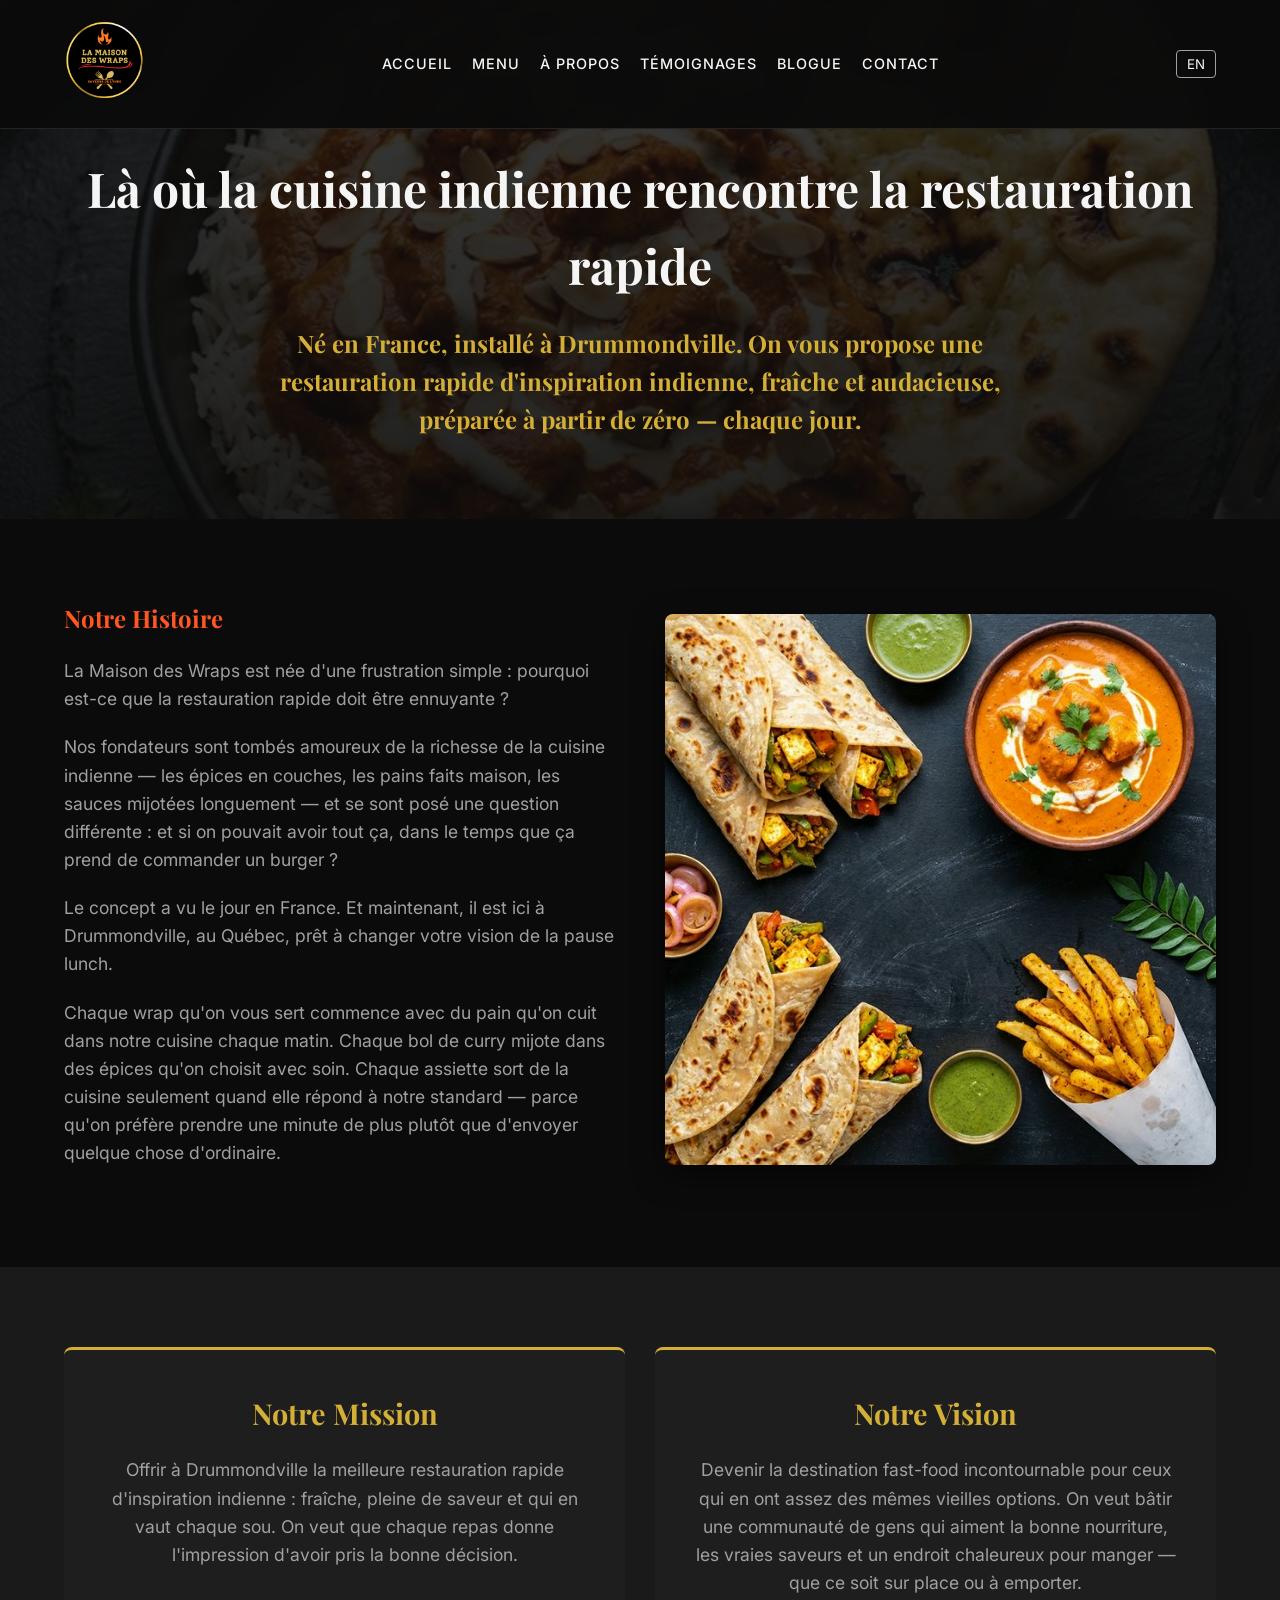
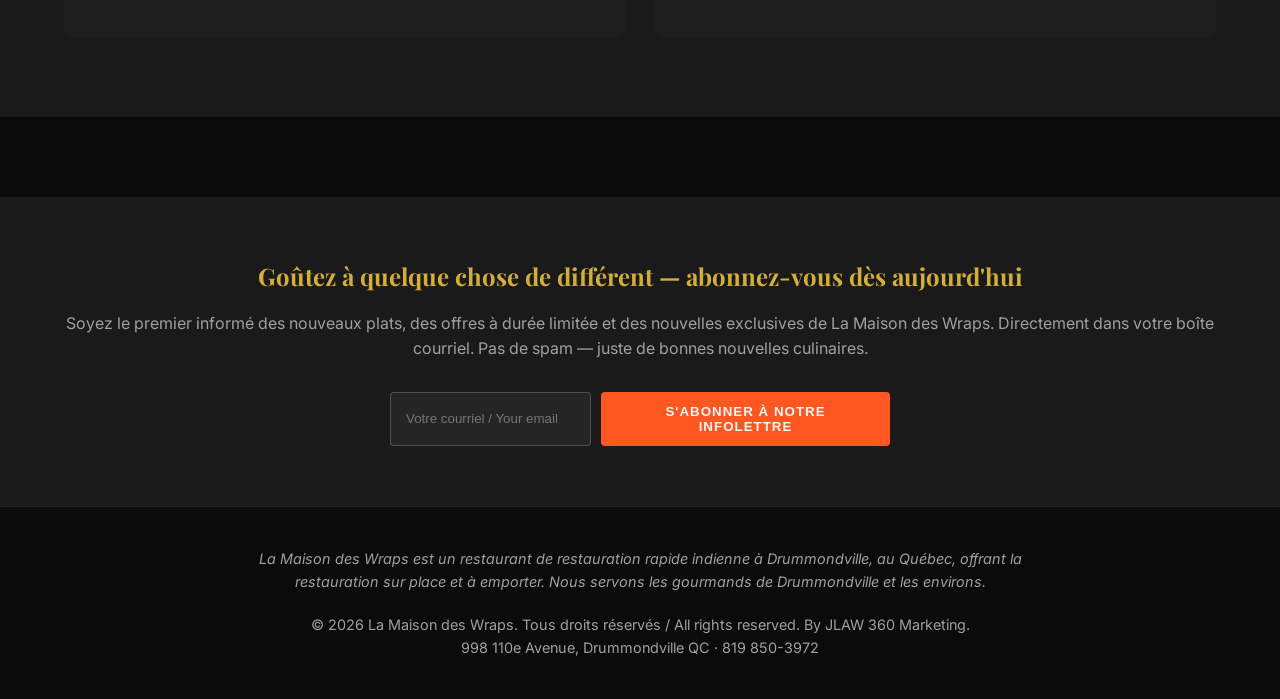
==== about.html @ cd68c883 "Initial commit for La Maison des Wraps" ====
<!DOCTYPE html>
<html lang="fr">

<head>
    <meta charset="UTF-8">
    <meta name="viewport" content="width=device-width, initial-scale=1.0">
    <!-- SEO Title -->
    <title data-en="About | La Maison des Wraps | Drummondville"
        data-fr="À propos | La Maison des Wraps | Drummondville">À propos | La Maison des Wraps | Drummondville</title>
    <!-- SEO Meta Description -->
    <meta name="description"
        data-en="Learn the story behind La Maison des Wraps — Drummondville's best Indian fast food restaurant. Freshly made, boldly flavored, always worth the trip."
        data-fr="Découvrez l'histoire de La Maison des Wraps — le meilleur restaurant de restauration rapide indienne à Drummondville. Fait frais, plein de saveurs, ouvert 6 jours sur 7."
        content="Découvrez l'histoire de La Maison des Wraps — le meilleur restaurant de restauration rapide indienne à Drummondville. Fait frais, plein de saveurs, ouvert 6 jours sur 7.">
    <!-- Local SEO Keywords -->
    <meta name="keywords"
        content="Histoire Restaurant Drummondville, About La Maison des Wraps, Indian Restaurant Drummondville, Restauration Rapide Drummondville">
    <link rel="stylesheet" href="css/style.css">
    <style>
        .about-hero {
            padding: 150px 5% 80px;
            text-align: center;
            background: linear-gradient(rgba(11, 11, 11, 0.8), rgba(11, 11, 11, 0.9)), url('assets/butter_chicken_bowl_1771891906173.png') center/cover;
        }

        .about-hero h1 {
            font-size: 3rem;
            color: var(--color-white);
            margin-bottom: 20px;
        }

        .about-hero h2 {
            font-size: 1.5rem;
            color: var(--color-accent-gold);
            max-width: 800px;
            margin: 0 auto;
        }

        .story-section {
            display: flex;
            flex-wrap: wrap;
            gap: 50px;
            padding: 80px 5%;
            align-items: center;
        }

        .story-content {
            flex: 1;
            min-width: 300px;
        }

        .story-content h2 {
            color: var(--color-accent-orange);
            margin-bottom: 20px;
        }

        .story-content p {
            margin-bottom: 20px;
            color: var(--color-gray);
            font-size: 1.1rem;
        }

        .story-image {
            flex: 1;
            min-width: 300px;
        }

        .story-image img {
            width: 100%;
            border-radius: 8px;
            box-shadow: 0 10px 30px rgba(0, 0, 0, 0.5);
        }

        .mission-vision {
            display: grid;
            grid-template-columns: repeat(auto-fit, minmax(300px, 1fr));
            gap: 30px;
            padding: 80px 5%;
            background-color: var(--color-dark-gray);
        }

        .mv-card {
            background: rgba(255, 255, 255, 0.02);
            padding: 40px;
            border-radius: 8px;
            border-top: 3px solid var(--color-accent-gold);
            text-align: center;
        }

        .mv-card h3 {
            font-size: 1.8rem;
            margin-bottom: 20px;
        }

        .mv-card p {
            color: var(--color-gray);
            font-size: 1.1rem;
        }
    </style>
</head>

<body>

    <nav>
        <a href="index.html" class="logo-link"><img src="assets/logo.png" alt="La Maison des Wraps Logo"
                class="logo-img"></a>
        <ul class="nav-links">
            <li><a href="index.html" data-en="Home" data-fr="Accueil">Accueil</a></li>
            <li><a href="menu.html" data-en="Menu" data-fr="Menu">Menu</a></li>
            <li><a href="about.html" data-en="About" data-fr="À propos">À propos</a></li>
            <li><a href="testimonials.html" data-en="Reviews" data-fr="Témoignages">Témoignages</a></li>
            <li><a href="blog.html" data-en="Blog" data-fr="Blogue">Blogue</a></li>
            <li><a href="contact.html" data-en="Contact" data-fr="Contact">Contact</a></li>
        </ul>
        <button class="lang-toggle" id="lang-toggle">EN</button>
    </nav>

    <header class="about-hero">
        <h1 data-en="Where Indian Flavor Meets Fast Food"
            data-fr="Là où la cuisine indienne rencontre la restauration rapide">Là où la cuisine indienne rencontre la
            restauration rapide</h1>
        <h2 data-en="Born in France, brought to Drummondville. We serve fresh, Indian-inspired fast food that's bold in flavor, honest in price, and made from scratch — every single day."
            data-fr="Né en France, installé à Drummondville. On vous propose une restauration rapide d'inspiration indienne, fraîche et audacieuse, préparée à partir de zéro — chaque jour.">
            Né en France, installé à Drummondville. On vous propose une restauration rapide d'inspiration indienne,
            fraîche et audacieuse, préparée à partir de zéro — chaque jour.</h2>
    </header>

    <section class="story-section">
        <div class="story-content">
            <h2 data-en="Our Story" data-fr="Notre Histoire">Notre Histoire</h2>
            <p data-en="La Maison des Wraps started with a simple frustration: why does fast food have to be boring?"
                data-fr="La Maison des Wraps est née d'une frustration simple : pourquoi est-ce que la restauration rapide doit être ennuyante ?">
                La Maison des Wraps est née d'une frustration simple : pourquoi est-ce que la restauration rapide doit
                être ennuyante ?</p>
            <p data-en="Our founders fell in love with the incredible depth of Indian cuisine — the layered spices, the fresh-baked breads, the slow-simmered sauces — and asked a different question: what if you could get all of that in the time it takes to grab a burger?"
                data-fr="Nos fondateurs sont tombés amoureux de la richesse de la cuisine indienne — les épices en couches, les pains faits maison, les sauces mijotées longuement — et se sont posé une question différente : et si on pouvait avoir tout ça, dans le temps que ça prend de commander un burger ?">
                Nos fondateurs sont tombés amoureux de la richesse de la cuisine indienne — les épices en couches, les
                pains faits maison, les sauces mijotées longuement — et se sont posé une question différente : et si on
                pouvait avoir tout ça, dans le temps que ça prend de commander un burger ?</p>
            <p data-en="The concept was born in France. And now it's here in Drummondville, Quebec, ready to change how you think about your lunch break."
                data-fr="Le concept a vu le jour en France. Et maintenant, il est ici à Drummondville, au Québec, prêt à changer votre vision de la pause lunch.">
                Le concept a vu le jour en France. Et maintenant, il est ici à Drummondville, au Québec, prêt à changer
                votre vision de la pause lunch.</p>
            <p data-en="Every wrap we serve is built on bread we bake in our kitchen every morning. Every curry bowl is simmered with spices we choose with care. Every plate goes out the window only when it meets our standard — because we'd rather take an extra minute than send out something ordinary."
                data-fr="Chaque wrap qu'on vous sert commence avec du pain qu'on cuit dans notre cuisine chaque matin. Chaque bol de curry mijote dans des épices qu'on choisit avec soin. Chaque assiette sort de la cuisine seulement quand elle répond à notre standard — parce qu'on préfère prendre une minute de plus plutôt que d'envoyer quelque chose d'ordinaire.">
                Chaque wrap qu'on vous sert commence avec du pain qu'on cuit dans notre cuisine chaque matin. Chaque bol
                de curry mijote dans des épices qu'on choisit avec soin. Chaque assiette sort de la cuisine seulement
                quand elle répond à notre standard — parce qu'on préfère prendre une minute de plus plutôt que d'envoyer
                quelque chose d'ordinaire.</p>
        </div>
        <div class="story-image">
            <img src="assets/hero_wrap_spread_1771891875300.png" alt="Our Food Culture">
        </div>
    </section>

    <section class="mission-vision">
        <div class="mv-card">
            <h3 data-en="Our Mission" data-fr="Notre Mission">Notre Mission</h3>
            <p data-en="To serve Drummondville the best Indian-inspired fast food: freshly made, boldly flavored, and worth every penny. We want every meal to feel like the right choice."
                data-fr="Offrir à Drummondville la meilleure restauration rapide d'inspiration indienne : fraîche, pleine de saveur et qui en vaut chaque sou. On veut que chaque repas donne l'impression d'avoir pris la bonne décision.">
                Offrir à Drummondville la meilleure restauration rapide d'inspiration indienne : fraîche, pleine de
                saveur et qui en vaut chaque sou. On veut que chaque repas donne l'impression d'avoir pris la bonne
                décision.</p>
        </div>
        <div class="mv-card">
            <h3 data-en="Our Vision" data-fr="Notre Vision">Notre Vision</h3>
            <p data-en="To become the go-to fast food destination for anyone tired of the same old options. We want to build a community of people who love great food, real flavors, and a welcoming place to eat — whether they stop in or order takeout."
                data-fr="Devenir la destination fast-food incontournable pour ceux qui en ont assez des mêmes vieilles options. On veut bâtir une communauté de gens qui aiment la bonne nourriture, les vraies saveurs et un endroit chaleureux pour manger — que ce soit sur place ou à emporter.">
                Devenir la destination fast-food incontournable pour ceux qui en ont assez des mêmes vieilles options.
                On veut bâtir une communauté de gens qui aiment la bonne nourriture, les vraies saveurs et un endroit
                chaleureux pour manger — que ce soit sur place ou à emporter.</p>
        </div>
    </section>

    <section class="newsletter">
        <h2 data-en="Taste Something Different — Subscribe Today"
            data-fr="Goûtez à quelque chose de différent — abonnez-vous dès aujourd'hui">Goûtez à quelque chose de
            différent — abonnez-vous dès aujourd'hui</h2>
        <p data-en="Be the first to know about new dishes, limited-time offers, and exclusive news from La Maison des Wraps. Straight to your inbox. No spam — just good food updates."
            data-fr="Soyez le premier informé des nouveaux plats, des offres à durée limitée et des nouvelles exclusives de La Maison des Wraps. Directement dans votre boîte courriel. Pas de spam — juste de bonnes nouvelles culinaires.">
            Soyez le premier informé des nouveaux plats, des offres à durée limitée et des nouvelles exclusives de La
            Maison des Wraps. Directement dans votre boîte courriel. Pas de spam — juste de bonnes nouvelles culinaires.
        </p>
        <form class="newsletter-form" onsubmit="event.preventDefault(); alert('Subscribed!');">
            <input type="email" placeholder="Votre courriel / Your email" required>
            <button type="submit" class="btn" data-en="Subscribe to Our Newsletter"
                data-fr="S'abonner à notre infolettre">S'abonner à notre infolettre</button>
        </form>
    </section>

    <footer>
        <p class="service-area"
            data-en="La Maison des Wraps is an Indian fast food restaurant in Drummondville, Quebec, offering dine-in and takeout. We serve food lovers across Drummondville and surrounding areas."
            data-fr="La Maison des Wraps est un restaurant de restauration rapide indienne à Drummondville, au Québec, offrant la restauration sur place et à emporter. Nous servons les gourmands de Drummondville et les environs.">
            La Maison des Wraps est un restaurant de restauration rapide indienne à Drummondville, au Québec, offrant la
            restauration sur place et à emporter. Nous servons les gourmands de Drummondville et les environs.</p>
        <p>&copy; 2026 La Maison des Wraps. Tous droits réservés / All rights reserved. By JLAW 360 Marketing.<br>998
            110e Avenue,
            Drummondville QC · 819 850-3972</p>
    </footer>

    <script src="js/main.js"></script>
</body>

</html>
---- css/style.css ----
@import url('https://fonts.googleapis.com/css2?family=Inter:wght@400;500;600&family=Playfair+Display:wght@700;800&display=swap');

:root {
  /* Brand Color Palette */
  --color-primary-black: #0B0B0B;
  /* Signature Black */
  --color-accent-orange: #FF5722;
  /* Flame Orange */
  --color-accent-gold: #D4AF37;
  /* Heritage Gold */
  --color-white: #F5F5F5;
  /* Creamy White */
  --color-gray: #A0A0A0;
  /* Gray for contrast */
  --color-dark-gray: #1A1A1A;
  /* Dark gray */

  --font-heading: 'Playfair Display', serif;
  --font-body: 'Inter', sans-serif;

  --transition: all 0.3s ease-in-out;
}

* {
  margin: 0;
  padding: 0;
  box-sizing: border-box;
}

body {
  font-family: var(--font-body);
  background-color: var(--color-primary-black);
  color: var(--color-white);
  line-height: 1.6;
  overflow-x: hidden;
}

h1,
h2,
h3,
h4,
h5,
h6 {
  font-family: var(--font-heading);
  color: var(--color-accent-gold);
}

a {
  text-decoration: none;
  color: inherit;
  transition: var(--transition);
}

.btn {
  display: inline-block;
  padding: 12px 24px;
  background-color: var(--color-accent-orange);
  color: var(--color-white);
  font-weight: 600;
  border-radius: 4px;
  border: none;
  cursor: pointer;
  transition: var(--transition);
  text-transform: uppercase;
  letter-spacing: 1px;
}

.btn:hover {
  background-color: #E64A19;
  transform: translateY(-2px);
  box-shadow: 0 4px 15px rgba(255, 87, 34, 0.4);
}

.btn-outline {
  background-color: transparent;
  border: 2px solid var(--color-accent-gold);
  color: var(--color-accent-gold);
}

.btn-outline:hover {
  background-color: var(--color-accent-gold);
  color: var(--color-primary-black);
  box-shadow: 0 4px 15px rgba(212, 175, 55, 0.4);
}

/* NAVBAR */
nav {
  display: flex;
  justify-content: space-between;
  align-items: center;
  padding: 20px 5%;
  background-color: rgba(11, 11, 11, 0.95);
  position: fixed;
  width: 100%;
  top: 0;
  z-index: 1000;
  border-bottom: 1px solid rgba(255, 255, 255, 0.1);
  backdrop-filter: blur(10px);
}

.logo-img {
  max-height: 80px;
  /* Adjusted to fit nicely in navbar */
  width: auto;
  transition: transform 0.3s ease;
}

.logo-img:hover {
  transform: scale(1.05);
}

.nav-links {
  display: flex;
  gap: 20px;
  list-style: none;
}

.nav-links a {
  font-weight: 500;
  text-transform: uppercase;
  letter-spacing: 1px;
  font-size: 0.9rem;
}

.nav-links a:hover {
  color: var(--color-accent-orange);
}

.lang-toggle {
  background: transparent;
  color: var(--color-white);
  border: 1px solid var(--color-gray);
  padding: 5px 10px;
  border-radius: 4px;
  cursor: pointer;
  transition: var(--transition);
  font-family: var(--font-body);
}

.lang-toggle:hover {
  border-color: var(--color-accent-gold);
  color: var(--color-accent-gold);
}

/* HERO SECTION */
.hero {
  height: 100vh;
  display: flex;
  align-items: center;
  padding: 0 5%;
  margin-top: 60px;
  /* Offset for nav */
  position: relative;
}

.hero-content {
  flex: 1;
  max-width: 600px;
  z-index: 2;
  padding-right: 40px;
}

.hero-content h1 {
  font-size: 4rem;
  line-height: 1.1;
  margin-bottom: 20px;
  animation: fadeInUp 1s ease forwards;
}

.hero-content p {
  font-size: 1.2rem;
  color: var(--color-gray);
  margin-bottom: 30px;
  animation: fadeInUp 1.2s ease forwards;
}

.hero-btns {
  display: flex;
  gap: 15px;
  animation: fadeInUp 1.4s ease forwards;
}

.hero-image {
  flex: 1;
  position: relative;
  height: 100%;
  display: flex;
  justify-content: center;
  align-items: center;
}

.hero-image img {
  width: 100%;
  max-width: 600px;
  border-radius: 12px;
  box-shadow: 0 20px 40px rgba(0, 0, 0, 0.8);
  object-fit: cover;
  animation: scaleIn 1.5s ease forwards;
}

.hero::after {
  content: '';
  position: absolute;
  top: 0;
  left: 0;
  right: 0;
  bottom: 0;
  background: radial-gradient(circle at right, rgba(255, 87, 34, 0.1) 0%, transparent 50%);
  z-index: 0;
  pointer-events: none;
}

/* SECTIONS BASE */
section {
  padding: 80px 5%;
}

.section-title {
  text-align: center;
  font-size: 2.5rem;
  margin-bottom: 40px;
}

.section-title::after {
  content: '';
  display: block;
  width: 60px;
  height: 3px;
  background-color: var(--color-accent-orange);
  margin: 15px auto 0;
}

/* ABOUT SECTION */
.about {
  background-color: var(--color-dark-gray);
  text-align: center;
}

.about p {
  max-width: 800px;
  margin: 0 auto 20px;
  font-size: 1.1rem;
  color: var(--color-gray);
}

/* BENEFITS SECTION */
.benefits-grid {
  display: flex;
  flex-direction: column;
  gap: 15px;
  max-width: 800px;
  margin: 0 auto 40px;
}

.benefit-card {
  background-color: transparent;
  padding: 15px 0;
  border-top: none;
  border-bottom: 1px solid rgba(255, 255, 255, 0.05);
  transition: var(--transition);
  display: flex;
  align-items: center;
  gap: 15px;
}

.benefit-card::before {
  content: '✓';
  color: var(--color-accent-orange);
  font-size: 1.2rem;
  font-weight: bold;
}

.benefit-card:hover {
  transform: translateX(10px);
  box-shadow: none;
}

.benefit-card h3 {
  font-size: 1.3rem;
  margin-bottom: 15px;
  color: var(--color-white);
  font-family: var(--font-body);
}

.benefit-card p {
  color: var(--color-gray);
  font-size: 0.95rem;
}

/* STATS CARDS */
.stats-section {
  padding: 80px 5%;
  background-color: var(--color-dark-gray);
  text-align: center;
}

.stats-grid {
  display: flex;
  justify-content: center;
  gap: 30px;
  flex-wrap: wrap;
  margin-top: 40px;
}

.stat-card {
  background-color: var(--color-white);
  color: var(--color-primary-black);
  padding: 40px;
  border-radius: 12px;
  text-align: left;
  flex: 1;
  min-width: 250px;
  max-width: 350px;
  box-shadow: 0 10px 30px rgba(0, 0, 0, 0.2);
}

.stat-card h3 {
  font-size: 3rem;
  color: var(--color-primary-black);
  margin-bottom: 5px;
  display: flex;
  align-items: baseline;
  gap: 10px;
}

.stat-card h3 span {
  font-size: 1.2rem;
  font-family: var(--font-body);
}

.stat-card p {
  color: var(--color-dark-gray);
  font-weight: 500;
  margin-top: 15px;
}

.promo {
  text-align: center;
  background: linear-gradient(135deg, var(--color-dark-gray) 0%, rgba(232, 168, 68, 0.1) 100%);
  border: 1px solid rgba(232, 168, 68, 0.3);
  border-radius: 12px;
  padding: 60px 5%;
  margin: 60px 5%;
}

.promo h2 {
  font-size: 2.5rem;
  color: var(--color-white);
  margin-bottom: 20px;
}

.promo p {
  max-width: 600px;
  margin: 0 auto 30px;
  font-size: 1.1rem;
}

/* NEWSLETTER */
.newsletter {
  text-align: center;
  background-color: var(--color-dark-gray);
  padding: 60px 5%;
  margin-top: 80px;
}

.newsletter h2 {
  margin-bottom: 15px;
}

.newsletter p {
  margin-bottom: 30px;
  color: var(--color-gray);
}

.newsletter-form {
  display: flex;
  justify-content: center;
  gap: 10px;
  max-width: 500px;
  margin: 0 auto;
}

.newsletter-form input {
  flex: 1;
  padding: 12px 15px;
  border: 1px solid rgba(255, 255, 255, 0.2);
  background-color: rgba(255, 255, 255, 0.05);
  color: var(--color-white);
  border-radius: 4px;
}

/* FOOTER */
footer {
  text-align: center;
  padding: 40px 5%;
  border-top: 1px solid rgba(255, 255, 255, 0.1);
  color: var(--color-gray);
  font-size: 0.9rem;
}

.service-area {
  margin-bottom: 20px;
  font-style: italic;
  max-width: 800px;
  margin: 0 auto 20px;
}

/* ANIMATIONS */
@keyframes fadeInUp {
  from {
    opacity: 0;
    transform: translateY(30px);
  }

  to {
    opacity: 1;
    transform: translateY(0);
  }
}

@keyframes scaleIn {
  from {
    opacity: 0;
    transform: scale(0.9);
  }

  to {
    opacity: 1;
    transform: scale(1);
  }
}

/* MOBILE RESPONSIVE */
@media (max-width: 768px) {
  .hero {
    flex-direction: column;
    text-align: center;
    height: auto;
    padding-top: 100px;
  }

  .hero-content h1 {
    font-size: 2.5rem;
  }

  .hero-btns {
    justify-content: center;
  }

  .hero-image {
    margin-top: 40px;
  }

  .nav-links {
    display: none;
    /* In a real app, add a hamburger menu */
  }
}
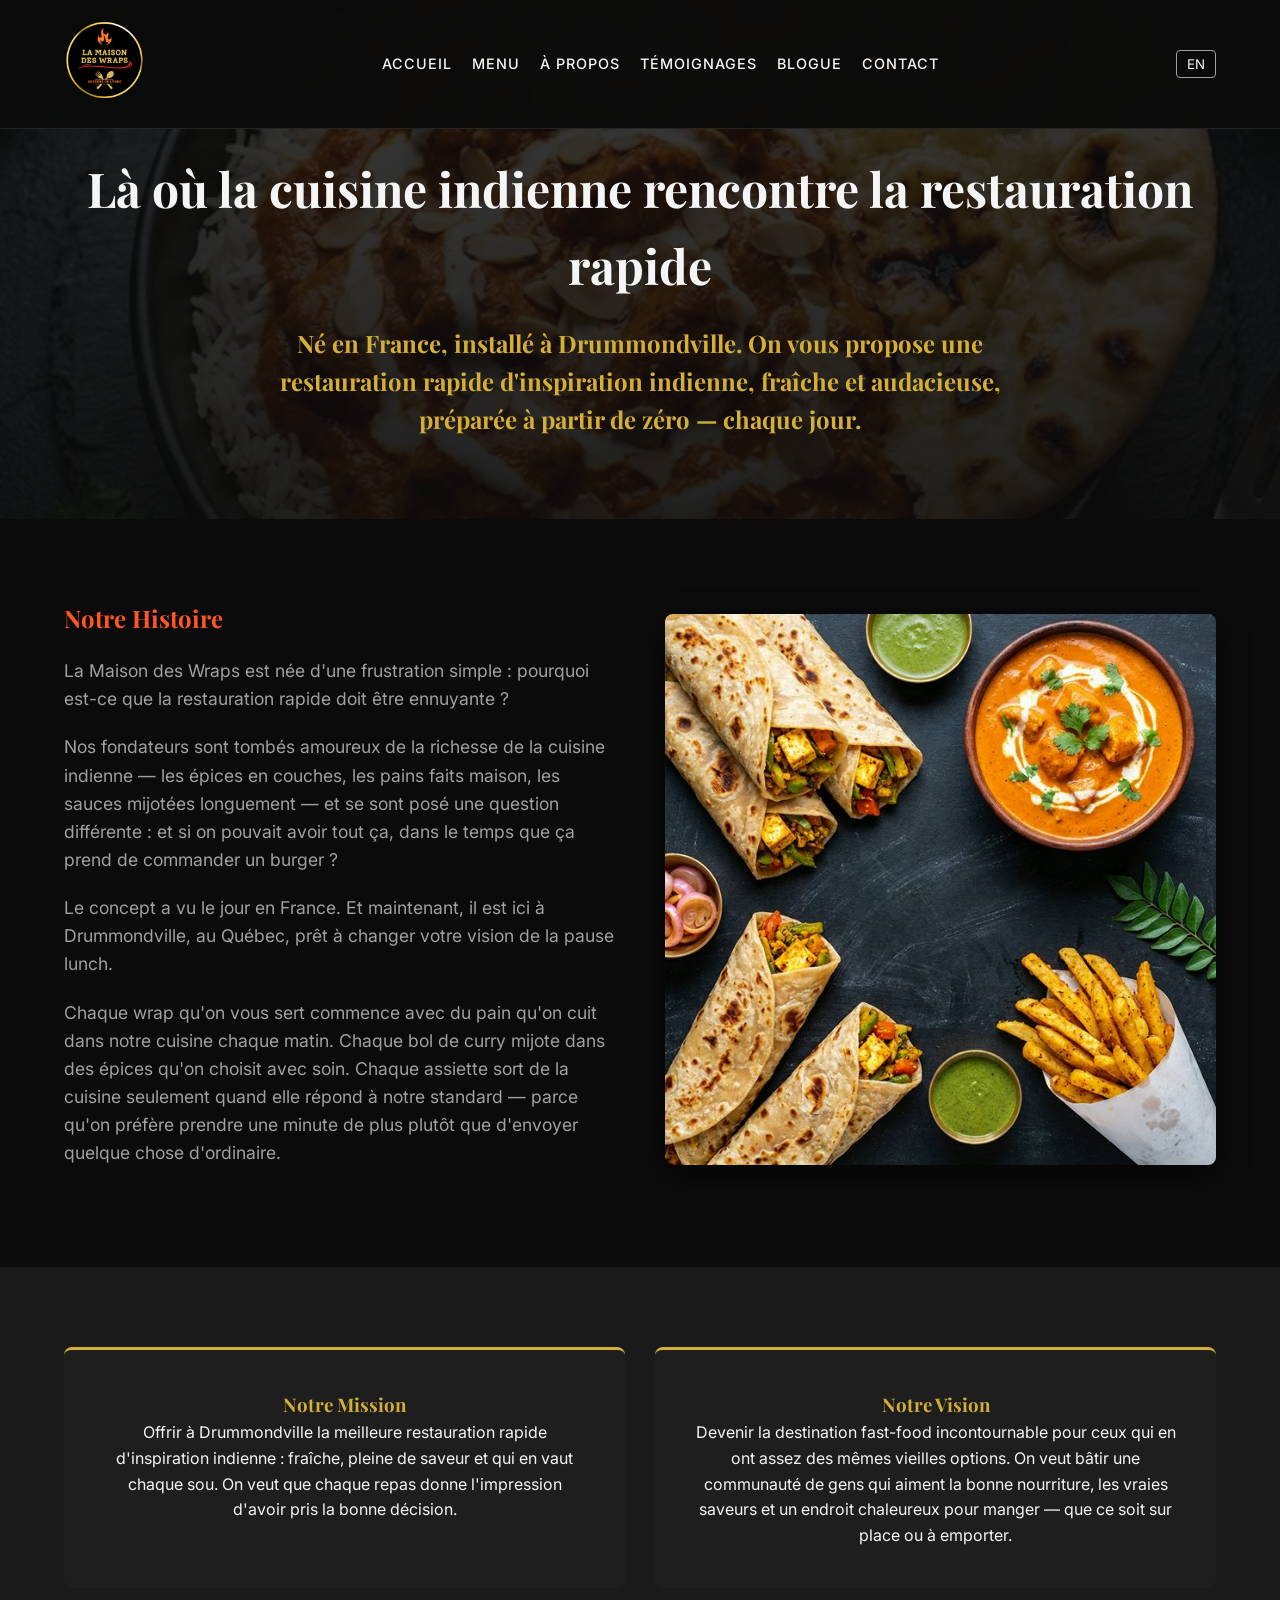
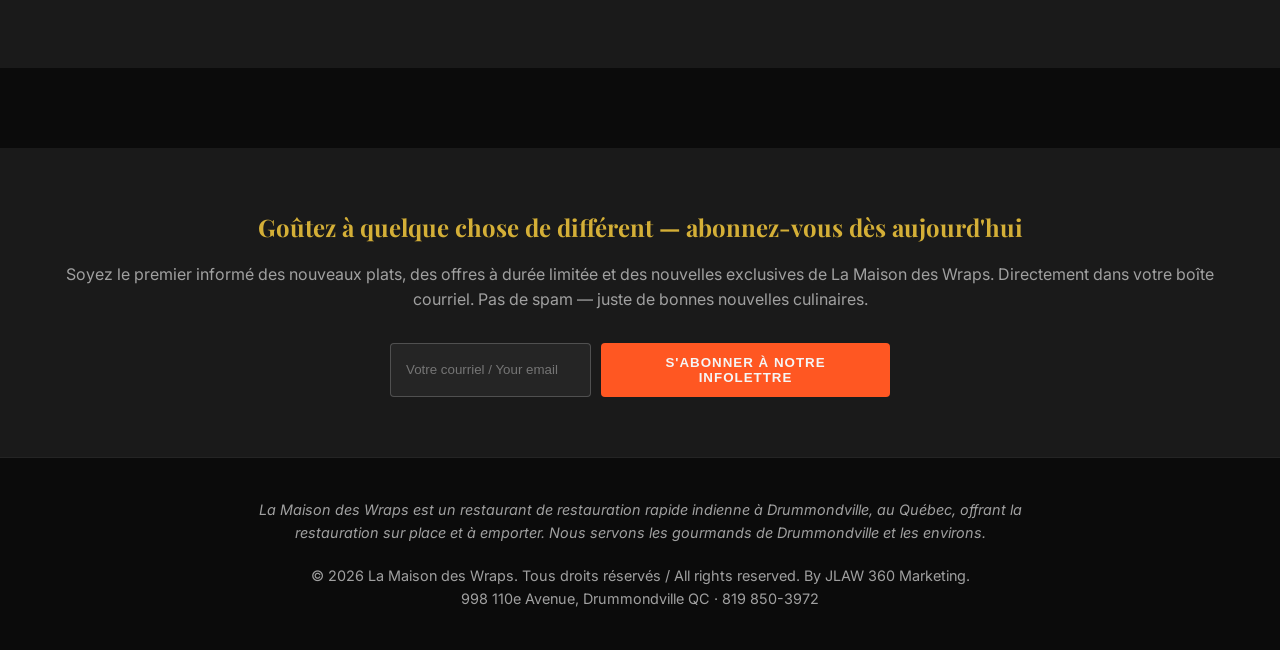
==== commit f43de752: "Add advanced SEO tags, sitemap, robots, and connect Web3Forms for lead generation" ====
--- a/about.html
+++ b/about.html
@@ -15,6 +15,7 @@
     <!-- Local SEO Keywords -->
     <meta name="keywords"
         content="Histoire Restaurant Drummondville, About La Maison des Wraps, Indian Restaurant Drummondville, Restauration Rapide Drummondville">
+    <link rel="icon" href="assets/favicon.png" type="image/png">
     <link rel="stylesheet" href="css/style.css">
     <style>
         .about-hero {
@@ -87,16 +88,30 @@
             text-align: center;
         }
 
-        .mv-card h3 {
-            font-size: 1.8rem;
-            margin-bottom: 20px;
-        }
-
-        .mv-card p {
-            color: var(--color-gray);
-            font-size: 1.1rem;
+        @media (max-width: 768px) {
+            .story-section {
+                flex-direction: column;
+            }
+
+            .mission-grid {
+                grid-template-columns: 1fr;
+            }
         }
     </style>
+
+    <!-- Open Graph / Facebook -->
+    <meta property="og:type" content="website">
+    <meta property="og:url" content="https://lamaisondeswraps.com/about.html">
+    <meta property="og:title" content="À propos | La Maison des Wraps | Drummondville">
+    <meta property="og:description" content="Découvrez l'histoire de La Maison des Wraps — le meilleur restaurant de restauration rapide indienne à Drummondville. Fait frais, plein de saveurs, ouvert 6 jours sur 7.">
+    <meta property="og:image" content="https://lamaisondeswraps.com/assets/new_featured_butter_chicken.jpg">
+
+    <!-- Twitter -->
+    <meta property="twitter:card" content="summary_large_image">
+    <meta property="twitter:url" content="https://lamaisondeswraps.com/about.html">
+    <meta property="twitter:title" content="À propos | La Maison des Wraps | Drummondville">
+    <meta property="twitter:description" content="Découvrez l'histoire de La Maison des Wraps — le meilleur restaurant de restauration rapide indienne à Drummondville. Fait frais, plein de saveurs, ouvert 6 jours sur 7.">
+    <meta property="twitter:image" content="https://lamaisondeswraps.com/assets/new_featured_butter_chicken.jpg">
 </head>
 
 <body>
@@ -199,6 +214,30 @@
             Drummondville QC · 819 850-3972</p>
     </footer>
 
+    <!-- MOBILE BOTTOM NAVIGATION -->
+    <nav class="mobile-nav">
+        <a href="index.html">
+            <svg viewBox="0 0 24 24">
+                <path d="M10 20v-6h4v6h5v-8h3L12 3 2 12h3v8z" />
+            </svg>
+            <span data-en="Home" data-fr="Accueil">Accueil</span>
+        </a>
+        <a href="menu.html">
+            <svg viewBox="0 0 24 24">
+                <path
+                    d="M8.1 13.34l2.83-2.83L3.91 3.5c-1.56 1.56-1.56 4.09 0 5.66l4.19 4.18zm6.78-1.81c1.53.71 3.68.21 5.27-1.38 1.91-1.91 2.28-4.65.81-6.12-1.46-1.46-4.2-1.1-6.12.81-1.59 1.59-2.09 3.74-1.38 5.27L3.7 19.87l1.41 1.41L12 14.41l6.88 6.88 1.41-1.41L13.41 13l1.47-1.47z" />
+            </svg>
+            <span data-en="Menu" data-fr="Menu">Menu</span>
+        </a>
+        <a href="tel:8198503972" class="call-btn">
+            <svg viewBox="0 0 24 24">
+                <path
+                    d="M20.01 15.38c-1.23 0-2.42-.2-3.53-.56-.35-.12-.74-.03-1.01.24l-1.57 1.97c-2.83-1.35-5.48-3.9-6.89-6.83l1.95-1.66c.27-.28.35-.67.24-1.02-.37-1.11-.56-2.3-.56-3.53 0-.54-.45-.99-.99-.99H4.19C3.65 3 3 3.24 3 3.99 3 13.28 10.73 21 20.01 21c.71 0 .99-.63.99-1.18v-3.45c0-.54-.45-.99-.99-.99z" />
+            </svg>
+            <span data-en="Call" data-fr="Appeler">Appeler</span>
+        </a>
+    </nav>
+
     <script src="js/main.js"></script>
 </body>
 
--- a/css/style.css
+++ b/css/style.css
@@ -144,24 +144,26 @@
 
 /* HERO SECTION */
 .hero {
-  height: 100vh;
-  display: flex;
-  align-items: center;
-  padding: 0 5%;
-  margin-top: 60px;
-  /* Offset for nav */
+  min-height: 100vh;
+  display: flex;
+  flex-direction: row;
+  justify-content: space-between;
+  align-items: center;
+  text-align: left;
+  padding: 100px 5% 40px;
+  gap: 50px;
   position: relative;
 }
 
 .hero-content {
   flex: 1;
   max-width: 600px;
+  margin: 0;
   z-index: 2;
-  padding-right: 40px;
 }
 
 .hero-content h1 {
-  font-size: 4rem;
+  font-size: 3.5rem;
   line-height: 1.1;
   margin-bottom: 20px;
   animation: fadeInUp 1s ease forwards;
@@ -176,6 +178,7 @@
 
 .hero-btns {
   display: flex;
+  justify-content: flex-start;
   gap: 15px;
   animation: fadeInUp 1.4s ease forwards;
 }
@@ -183,7 +186,6 @@
 .hero-image {
   flex: 1;
   position: relative;
-  height: 100%;
   display: flex;
   justify-content: center;
   align-items: center;
@@ -191,10 +193,11 @@
 
 .hero-image img {
   width: 100%;
-  max-width: 600px;
+  max-width: 500px;
+  max-height: 45vh;
   border-radius: 12px;
   box-shadow: 0 20px 40px rgba(0, 0, 0, 0.8);
-  object-fit: cover;
+  object-fit: contain;
   animation: scaleIn 1.5s ease forwards;
 }
 
@@ -307,7 +310,11 @@
   color: var(--color-primary-black);
   padding: 40px;
   border-radius: 12px;
-  text-align: left;
+  text-align: center;
+  display: flex;
+  flex-direction: column;
+  align-items: center;
+  justify-content: center;
   flex: 1;
   min-width: 250px;
   max-width: 350px;
@@ -320,6 +327,7 @@
   margin-bottom: 5px;
   display: flex;
   align-items: baseline;
+  justify-content: center;
   gap: 10px;
 }
 
@@ -430,13 +438,66 @@
   }
 }
 
+/* MOBILE BOTTOM NAVIGATION */
+.mobile-nav {
+  display: none;
+  /* Hidden on desktop by default */
+  position: fixed;
+  top: auto;
+  bottom: 0;
+  left: 0;
+  width: 100%;
+  background-color: rgba(11, 11, 11, 0.95);
+  backdrop-filter: blur(10px);
+  border-top: 1px solid rgba(255, 255, 255, 0.1);
+  z-index: 1000;
+  height: 70px;
+  justify-content: space-around;
+  align-items: center;
+  padding: 0 10px;
+}
+
+.mobile-nav a {
+  display: flex;
+  flex-direction: column;
+  align-items: center;
+  justify-content: center;
+  color: var(--color-gray);
+  font-size: 0.75rem;
+  font-weight: 500;
+  text-transform: uppercase;
+  gap: 4px;
+  flex: 1;
+}
+
+.mobile-nav a svg {
+  width: 24px;
+  height: 24px;
+  fill: currentColor;
+  transition: var(--transition);
+}
+
+.mobile-nav a:hover,
+.mobile-nav a:active {
+  color: var(--color-accent-orange);
+}
+
+.mobile-nav a.call-btn {
+  color: var(--color-accent-gold);
+}
+
+.mobile-nav a.call-btn svg {
+  fill: var(--color-accent-gold);
+}
+
 /* MOBILE RESPONSIVE */
 @media (max-width: 768px) {
   .hero {
     flex-direction: column;
     text-align: center;
-    height: auto;
-    padding-top: 100px;
+    min-height: auto;
+    padding-top: 120px;
+    gap: 30px;
   }
 
   .hero-content h1 {
@@ -444,15 +505,31 @@
   }
 
   .hero-btns {
-    justify-content: center;
+    flex-direction: column;
+    width: 100%;
+    align-items: stretch;
+  }
+
+  .hero-btns .btn {
+    width: 100%;
+    margin-bottom: 10px;
   }
 
   .hero-image {
-    margin-top: 40px;
+    margin-top: 0;
   }
 
   .nav-links {
     display: none;
     /* In a real app, add a hamburger menu */
   }
+
+  body {
+    padding-bottom: 70px;
+    /* Space for the bottom nav */
+  }
+
+  .mobile-nav {
+    display: flex;
+  }
 }
